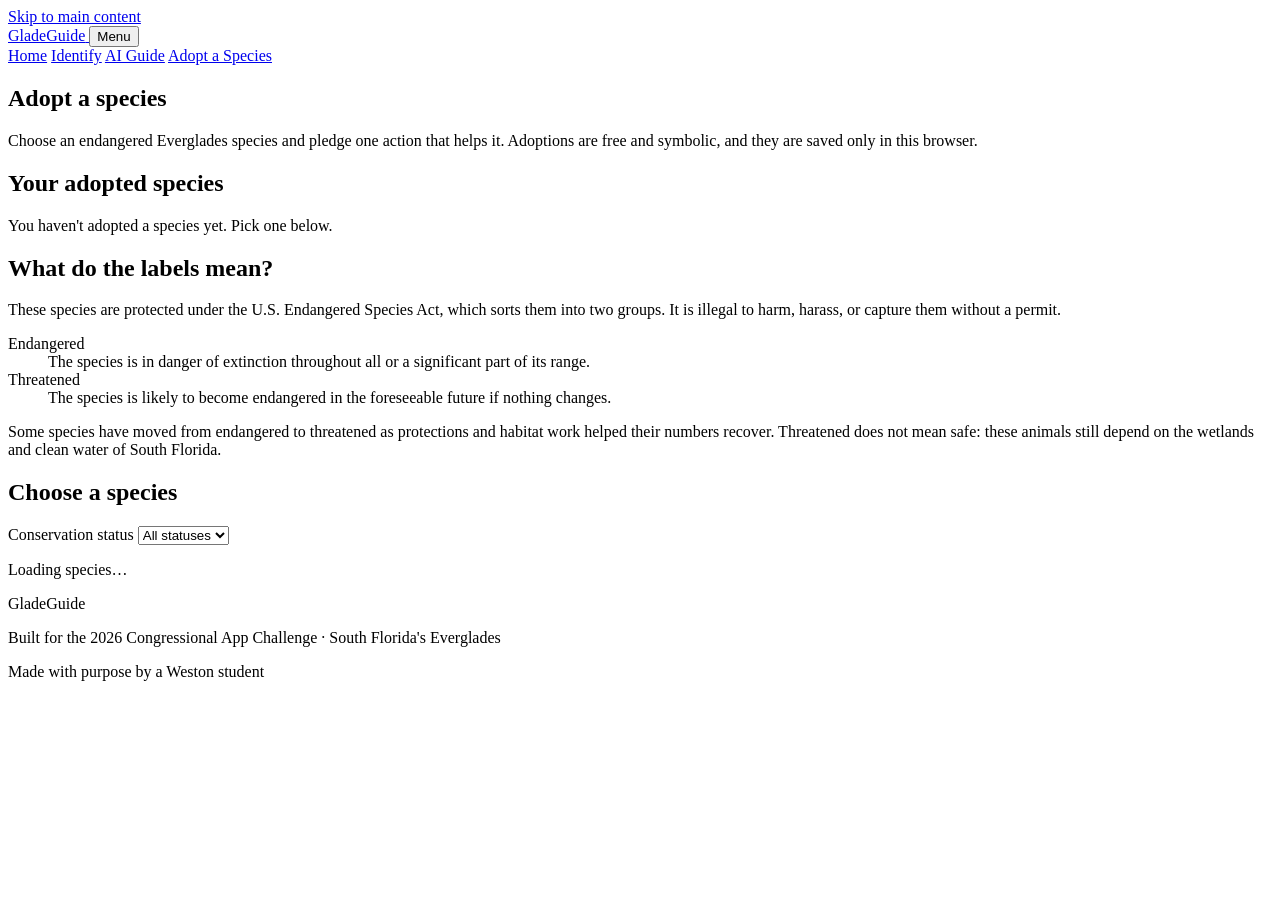
==== adopt.html @ 14028865 "Add files via upload" ====
<!DOCTYPE html>
<html lang="en">
<head>
  <meta charset="UTF-8" />
  <meta name="viewport" content="width=device-width, initial-scale=1.0" />
  <title>Adopt a Species — GladeGuide</title>
  <meta name="description" content="Adopt an endangered Everglades species and pledge one action to help it recover." />
  <link rel="preconnect" href="https://fonts.googleapis.com" />
  <link rel="preconnect" href="https://fonts.gstatic.com" crossorigin />
  <link href="https://fonts.googleapis.com/css2?family=Playfair+Display:wght@700&family=DM+Sans:wght@400;500;700&display=swap" rel="stylesheet" />
  <link rel="stylesheet" href="css/style.css" />
</head>
<body data-page="adopt">
  <a class="skip-link" href="#main">Skip to main content</a>

  <header class="site-header">
    <nav class="navbar" aria-label="Primary">
      <a class="nav-logo" href="index.html">
        <span class="logo-text">GladeGuide</span>
      </a>
      <button class="nav-toggle" type="button" aria-expanded="false" aria-controls="nav-links">Menu</button>
      <div class="nav-links" id="nav-links">
        <a href="index.html" class="nav-link">Home</a>
        <a href="identify.html" class="nav-link">Identify</a>
        <a href="guide.html" class="nav-link">AI Guide</a>
        <a href="adopt.html" class="nav-link" aria-current="page">Adopt a Species</a>
      </div>
    </nav>
  </header>

  <main id="main">
    <section class="page-hero">
      <div class="container">
        <h1>Adopt a species</h1>
        <p>Choose an endangered Everglades species and pledge one action that helps it. Adoptions are free and symbolic, and they are saved only in this browser.</p>
      </div>
    </section>

    <div class="container">
      <section class="page-section" aria-labelledby="adopted-heading">
        <h2 id="adopted-heading" tabindex="-1">Your adopted species</h2>
        <p class="muted" id="adopted-empty">You haven't adopted a species yet. Pick one below.</p>
        <ul class="adoption-list" id="adopted-list"></ul>
      </section>

      <section class="page-section" aria-labelledby="terms-heading">
        <h2 id="terms-heading">What do the labels mean?</h2>
        <div class="prose prose--wide">
          <p>
            These species are protected under the U.S. Endangered Species Act, which sorts them into two groups. It is
            illegal to harm, harass, or capture them without a permit.
          </p>
          <dl class="glossary">
            <dt>Endangered</dt>
            <dd>The species is in danger of extinction throughout all or a significant part of its range.</dd>
            <dt>Threatened</dt>
            <dd>The species is likely to become endangered in the foreseeable future if nothing changes.</dd>
          </dl>
          <p>
            Some species have moved from endangered to threatened as protections and habitat work helped their numbers
            recover. Threatened does not mean safe: these animals still depend on the wetlands and clean water of South Florida.
          </p>
        </div>
      </section>

      <section class="page-section" aria-labelledby="choose-heading">
        <h2 id="choose-heading">Choose a species</h2>
        <div class="results-head">
          <div class="field">
            <label for="status-filter">Conservation status</label>
            <select id="status-filter" name="status">
              <option value="all">All statuses</option>
            </select>
          </div>
        </div>
        <p class="status" id="adopt-count" role="status">Loading species…</p>
        <ul class="card-grid" id="adopt-grid"></ul>
      </section>

      <p class="visually-hidden" id="adopt-status" role="status"></p>
    </div>
  </main>

  <dialog id="pledge-dialog" aria-labelledby="pledge-title">
    <form id="pledge-form" method="dialog" class="dialog-body" novalidate>
      <h2 id="pledge-title">Adopt this species</h2>
      <div class="field">
        <label for="pledge-name">Your name</label>
        <input type="text" id="pledge-name" name="name" autocomplete="name" maxlength="60" required />
      </div>
      <div class="field">
        <label for="pledge-action">My pledge</label>
        <select id="pledge-action" name="pledge" required></select>
        <p class="help">Pick one thing you will do to help.</p>
      </div>
      <div class="dialog-actions">
        <button type="button" class="btn btn-quiet" id="pledge-cancel">Cancel</button>
        <button type="submit" class="btn btn-primary">Save adoption</button>
      </div>
    </form>
  </dialog>

  <footer class="footer">
    <div class="footer-logo">GladeGuide</div>
    <p>Built for the 2026 Congressional App Challenge · South Florida's Everglades</p>
    <p class="footer-note">Made with purpose by a Weston student</p>
  </footer>

  <noscript>
    <p class="notice notice--warn noscript-note">GladeGuide needs JavaScript to load species data.</p>
  </noscript>

  <script type="module" src="js/main.js"></script>
  <script type="module" src="js/adopt.js"></script>
</body>
</html>
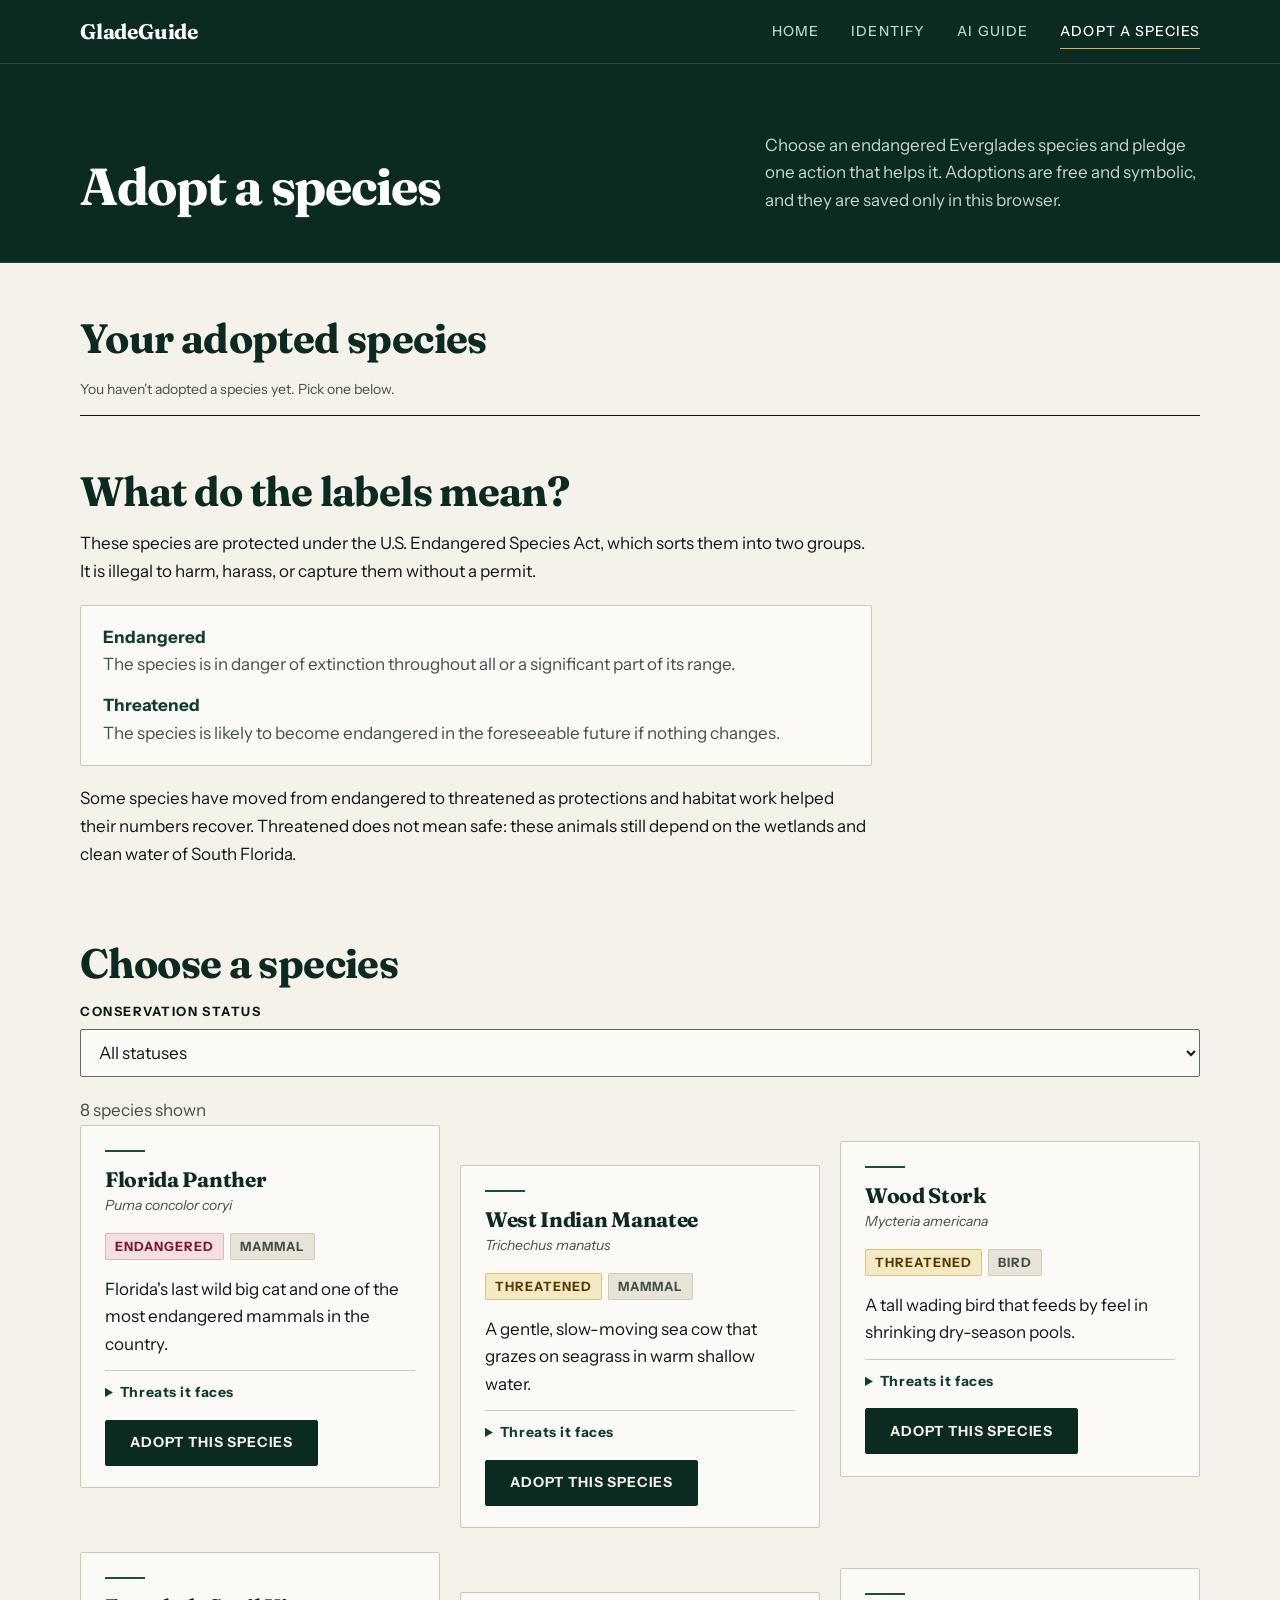
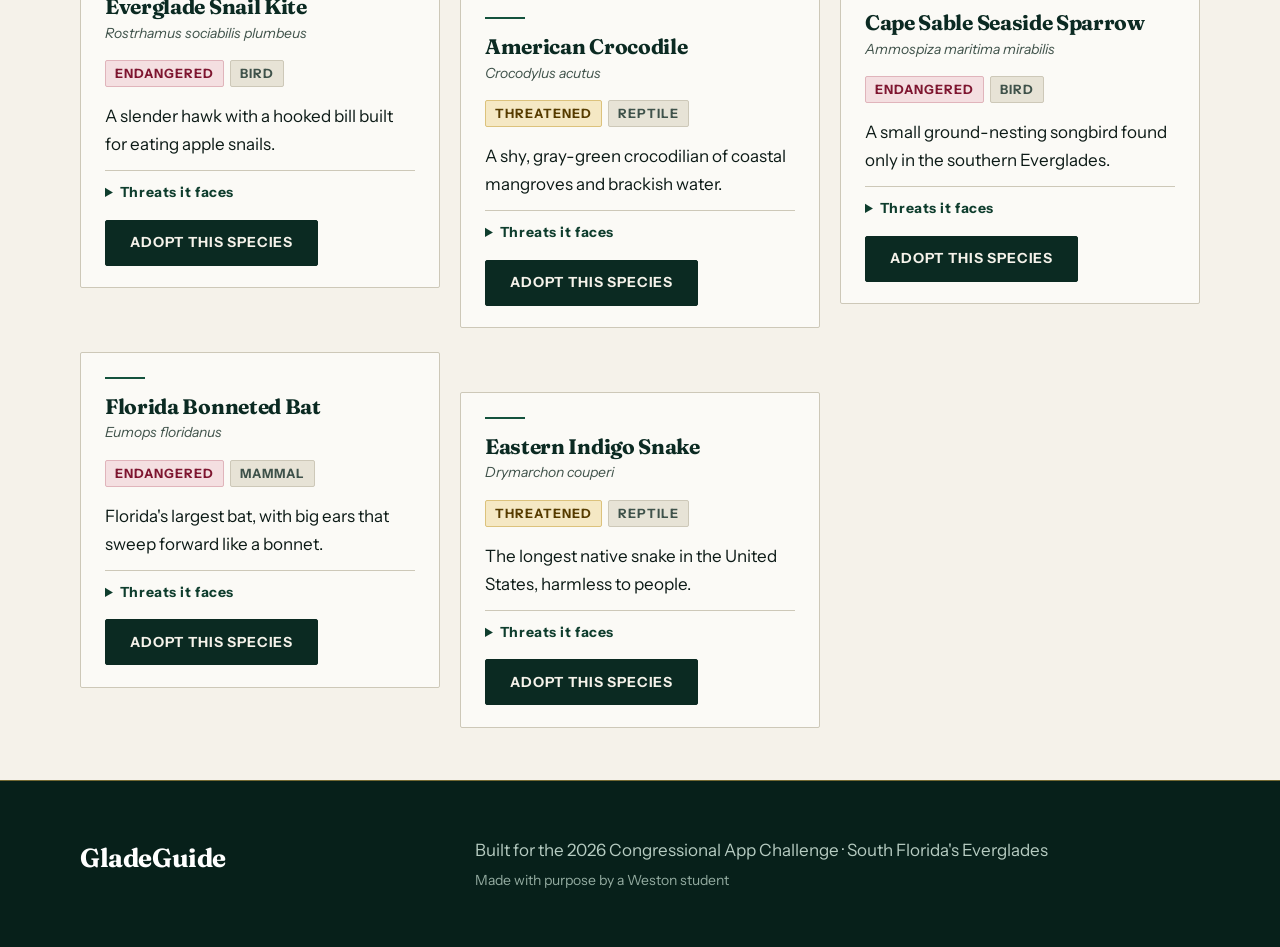
==== commit 18cfa820: "Update adopt.html" ====
--- a/adopt.html
+++ b/adopt.html
@@ -7,7 +7,7 @@
   <meta name="description" content="Adopt an endangered Everglades species and pledge one action to help it recover." />
   <link rel="preconnect" href="https://fonts.googleapis.com" />
   <link rel="preconnect" href="https://fonts.gstatic.com" crossorigin />
-  <link href="https://fonts.googleapis.com/css2?family=Playfair+Display:wght@700&family=DM+Sans:wght@400;500;700&display=swap" rel="stylesheet" />
+  <link href="https://fonts.googleapis.com/css2?family=Fraunces:wght@600;700&family=Instrument+Sans:wght@400;500;600;700&display=swap" rel="stylesheet" />
   <link rel="stylesheet" href="css/style.css" />
 </head>
 <body data-page="adopt">
--- a/css/style.css
+++ b/css/style.css
@@ -0,0 +1,869 @@
+:root {
+  --paper: #f5f2ea;
+  --paper-2: #ece8dc;
+  --card: #fbfaf6;
+  --ink: #0c1a16;
+  --ink-soft: #3f524a;
+  --deep: #0b2a22;
+  --deep-2: #0f352b;
+  --deep-3: #07201a;
+  --forest: #14523d;
+  --forest-ink: #0e3d2d;
+  --forest-tint: #dfe9de;
+  --forest-line: #b5cdb8;
+  --rose: #a8203f;
+  --rose-ink: #7e1630;
+  --rose-tint: #f4dfe1;
+  --rose-line: #e0b4bb;
+  --amber-tint: #f5e8c4;
+  --amber-ink: #573c00;
+  --amber-line: #dcc27c;
+  --gold: #e0b04a;
+  --gold-hover: #edc268;
+  --rule: #cdc8b8;
+  --field-border: #5d6d66;
+  --focus: #0b57d0;
+
+--font-display: "Fraunces", Georgia, "Times New Roman", serif;
+--font-body: "Instrument Sans", system-ui, -apple-system, "Segoe UI", Roboto, sans-serif;
+
+  --t-xs: 0.8rem;
+  --t-sm: 0.875rem;
+  --t-base: 1.0625rem;
+  --t-md: 1.3125rem;
+  --t-lg: 1.625rem;
+  --t-xl: 2.0625rem;
+  --t-2xl: 2.5625rem;
+  --t-3xl: 3.25rem;
+  --t-4xl: 4.0625rem;
+
+  --measure: 66ch;
+  --maxw: 1120px;
+  --radius: 2px;
+  --ease: cubic-bezier(0.22, 0.61, 0.36, 1);
+  --dur: 260ms;
+}
+
+*,
+*::before,
+*::after {
+  box-sizing: border-box;
+}
+
+html {
+  -webkit-text-size-adjust: 100%;
+  scroll-behavior: smooth;
+}
+
+body {
+  margin: 0;
+  font-family: var(--font-body);
+  font-size: var(--t-base);
+  line-height: 1.62;
+  color: var(--ink);
+  background: var(--paper);
+}
+
+::selection {
+  background: var(--gold);
+  color: var(--deep);
+}
+
+img,
+svg {
+  display: block;
+  max-width: 100%;
+}
+
+h1,
+h2,
+h3,
+h4 {
+  margin: 0 0 0.5em;
+  font-family: var(--font-display);
+  font-weight: 700;
+  letter-spacing: -0.015em;
+  line-height: 1.14;
+  color: var(--deep);
+}
+
+h1 { font-size: clamp(var(--t-2xl), 4.6vw + 0.5rem, var(--t-4xl)); line-height: 1.06; letter-spacing: -0.025em; }
+h2 { font-size: clamp(var(--t-xl), 2.6vw + 0.6rem, var(--t-2xl)); }
+h3 { font-size: var(--t-md); }
+h4 { font-size: var(--t-md); }
+
+p { margin: 0 0 1em; }
+
+a {
+  color: var(--forest);
+  text-decoration-thickness: 1px;
+  text-underline-offset: 0.2em;
+  transition: color var(--dur) var(--ease), text-decoration-color var(--dur) var(--ease);
+}
+a:not([class]):hover { color: var(--rose); }
+
+[hidden] { display: none !important; }
+
+:focus-visible {
+  outline: 3px solid var(--focus);
+  outline-offset: 3px;
+}
+
+.site-header :focus-visible,
+.hero :focus-visible,
+.page-hero :focus-visible,
+.stats-banner :focus-visible,
+.footer :focus-visible {
+  outline-color: #ffffff;
+}
+
+.visually-hidden {
+  position: absolute !important;
+  width: 1px;
+  height: 1px;
+  margin: -1px;
+  padding: 0;
+  overflow: hidden;
+  clip: rect(0 0 0 0);
+  white-space: nowrap;
+  border: 0;
+}
+
+.skip-link {
+  position: absolute;
+  left: 1rem;
+  top: -4rem;
+  z-index: 100;
+  padding: 0.6rem 1rem;
+  background: var(--paper);
+  color: var(--ink);
+  border: 1px solid var(--ink);
+  border-radius: var(--radius);
+  font-weight: 700;
+}
+.skip-link:focus { top: 1rem; }
+
+.container {
+  width: min(100% - 2rem, var(--maxw));
+  margin-inline: auto;
+}
+
+.muted { color: var(--ink-soft); font-size: var(--t-sm); }
+
+.site-header {
+  position: sticky;
+  top: 0;
+  z-index: 50;
+  background: var(--deep);
+  border-bottom: 1px solid rgba(255, 255, 255, 0.12);
+  color: #ffffff;
+}
+
+.navbar {
+  position: relative;
+  display: flex;
+  align-items: center;
+  justify-content: space-between;
+  gap: 1rem;
+  width: min(100% - 2rem, var(--maxw));
+  margin-inline: auto;
+  padding: 0.85rem 0;
+}
+
+.nav-logo {
+  display: inline-flex;
+  align-items: center;
+  color: #ffffff;
+  text-decoration: none;
+  font-family: var(--font-display);
+  font-size: var(--t-md);
+  font-weight: 700;
+  letter-spacing: -0.01em;
+  transition: color var(--dur) var(--ease);
+}
+.nav-logo:hover { color: var(--gold); }
+
+.nav-links {
+  display: flex;
+  flex-wrap: wrap;
+  gap: 0.25rem 2rem;
+}
+
+.nav-link {
+  position: relative;
+  padding: 0.4rem 0;
+  color: #bdd2c9;
+  font-size: var(--t-sm);
+  font-weight: 500;
+  letter-spacing: 0.08em;
+  text-decoration: none;
+  text-transform: uppercase;
+  transition: color var(--dur) var(--ease);
+}
+.nav-link::after {
+  content: "";
+  position: absolute;
+  left: 0;
+  right: 0;
+  bottom: 0;
+  height: 1px;
+  background: var(--gold);
+  transform: scaleX(0);
+  transform-origin: left;
+  transition: transform var(--dur) var(--ease);
+}
+.nav-link:hover { color: #ffffff; }
+.nav-link:hover::after { transform: scaleX(1); }
+.nav-link[aria-current="page"] { color: #ffffff; }
+.nav-link[aria-current="page"]::after { transform: scaleX(1); }
+
+.nav-toggle {
+  display: none;
+  align-items: center;
+  justify-content: center;
+  min-height: 2.75rem;
+  padding: 0 1.1rem;
+  border: 1px solid rgba(255, 255, 255, 0.5);
+  border-radius: var(--radius);
+  background: transparent;
+  color: #ffffff;
+  font: inherit;
+  font-size: var(--t-sm);
+  font-weight: 700;
+  letter-spacing: 0.08em;
+  text-transform: uppercase;
+  cursor: pointer;
+  transition: background-color var(--dur) var(--ease), color var(--dur) var(--ease), border-color var(--dur) var(--ease);
+}
+.nav-toggle:hover { background: #ffffff; color: var(--deep); border-color: #ffffff; }
+
+@media (max-width: 760px) {
+  .nav-toggle { display: inline-flex; }
+
+  .js .nav-links {
+    display: none;
+    position: absolute;
+    top: 100%;
+    left: -1rem;
+    right: -1rem;
+    flex-direction: column;
+    gap: 0;
+    padding: 0.5rem 1rem 1rem;
+    background: var(--deep);
+    border-top: 1px solid rgba(255, 255, 255, 0.12);
+  }
+  .js .nav-links.is-open { display: flex; }
+  .nav-link { padding: 0.8rem 0; border-bottom: 1px solid rgba(255, 255, 255, 0.08); }
+  .nav-link::after { display: none; }
+  .nav-link[aria-current="page"] { color: var(--gold); }
+}
+
+.btn {
+  display: inline-flex;
+  align-items: center;
+  justify-content: center;
+  gap: 0.5rem;
+  padding: 0.85rem 1.5rem;
+  border: 1px solid transparent;
+  border-radius: var(--radius);
+  font-family: var(--font-body);
+  font-size: var(--t-sm);
+  font-weight: 700;
+  letter-spacing: 0.06em;
+  line-height: 1.2;
+  text-decoration: none;
+  text-transform: uppercase;
+  cursor: pointer;
+  transition:
+    background-color var(--dur) var(--ease),
+    color var(--dur) var(--ease),
+    border-color var(--dur) var(--ease),
+    transform var(--dur) var(--ease);
+}
+.btn:active:not(:disabled) { transform: translateY(1px); }
+.btn:disabled { opacity: 0.5; cursor: not-allowed; }
+
+.btn-primary { background: var(--deep); color: var(--paper); border-color: var(--deep); }
+.btn-primary:hover:not(:disabled) { background: var(--forest); border-color: var(--forest); }
+
+.btn-secondary { background: transparent; color: #ffffff; border-color: rgba(255, 255, 255, 0.55); }
+.btn-secondary:hover { background: #ffffff; color: var(--deep); border-color: #ffffff; }
+
+.btn-outline { background: transparent; color: var(--ink); border-color: var(--ink); }
+.btn-outline:hover:not(:disabled) { background: var(--ink); color: var(--paper); }
+
+.btn-quiet { padding-inline: 0.5rem; background: transparent; color: var(--ink-soft); text-decoration: underline; text-decoration-thickness: 1px; text-underline-offset: 0.25em; }
+.btn-quiet:hover { color: var(--rose); }
+
+.btn-sm { padding: 0.5rem 0.95rem; font-size: var(--t-xs); }
+
+.hero {
+  position: relative;
+  padding: clamp(3.5rem, 8vw, 6.5rem) 0 clamp(3.5rem, 7vw, 5.5rem);
+  color: #ffffff;
+  background: var(--deep);
+  border-bottom: 1px solid rgba(255, 255, 255, 0.12);
+}
+
+.hero-inner {
+  display: grid;
+  grid-template-columns: minmax(0, 1fr);
+  width: min(100% - 2rem, var(--maxw));
+  margin-inline: auto;
+}
+
+.hero-content { max-width: 46rem; }
+
+.hero-title { color: #ffffff; margin-bottom: 0.45em; }
+
+.hero-sub {
+  max-width: 48ch;
+  font-size: var(--t-md);
+  line-height: 1.5;
+  color: #c4d7ce;
+}
+
+.hero-buttons { display: flex; flex-wrap: wrap; gap: 0.75rem; margin-top: 2.25rem; }
+.hero .btn-primary { background: var(--gold); border-color: var(--gold); color: var(--deep); }
+.hero .btn-primary:hover:not(:disabled) { background: var(--gold-hover); border-color: var(--gold-hover); }
+
+.features { padding: clamp(3rem, 7vw, 5.5rem) 0 clamp(3.5rem, 8vw, 6rem); }
+
+.section-title {
+  width: min(100% - 2rem, var(--maxw));
+  margin: 0 auto clamp(2rem, 5vw, 3.5rem);
+}
+
+.feature-grid {
+  display: grid;
+  grid-template-columns: repeat(12, minmax(0, 1fr));
+  gap: clamp(1.5rem, 3vw, 2.5rem) clamp(1rem, 3vw, 2.5rem);
+  align-items: start;
+  width: min(100% - 2rem, var(--maxw));
+  margin-inline: auto;
+  counter-reset: feature;
+}
+.feature-grid > .feature-card:nth-child(1) { grid-column: 1 / span 7; }
+.feature-grid > .feature-card:nth-child(2) { grid-column: 9 / span 4; margin-top: 3.5rem; }
+.feature-grid > .feature-card:nth-child(3) { grid-column: 2 / span 6; }
+.feature-grid > .feature-card:nth-child(4) { grid-column: 9 / span 4; margin-top: 2rem; }
+
+.feature-card {
+  display: flex;
+  flex-direction: column;
+  gap: 0.6rem;
+  padding: 1.25rem 0 0;
+  border-top: 1px solid var(--ink);
+  color: var(--ink);
+  text-decoration: none;
+  transition: border-color var(--dur) var(--ease), transform var(--dur) var(--ease);
+}
+.feature-card::before {
+  counter-increment: feature;
+  content: counter(feature, decimal-leading-zero);
+  color: var(--rose);
+  font-size: var(--t-xs);
+  font-weight: 700;
+  letter-spacing: 0.16em;
+}
+.feature-card h3 { margin: 0; font-size: var(--t-lg); transition: color var(--dur) var(--ease); }
+.feature-card p { margin: 0; max-width: 44ch; color: var(--ink-soft); }
+.feature-card:hover { border-top-color: var(--rose); transform: translateY(-2px); }
+.feature-card:hover h3 { color: var(--rose); }
+.feature-link {
+  display: inline-block;
+  margin-top: 0.4rem;
+  color: var(--ink);
+  font-size: var(--t-sm);
+  font-weight: 700;
+  letter-spacing: 0.06em;
+  text-transform: uppercase;
+  transition: transform var(--dur) var(--ease), color var(--dur) var(--ease);
+}
+.feature-card:hover .feature-link { transform: translateX(6px); color: var(--rose); }
+
+@media (max-width: 760px) {
+  .feature-grid { grid-template-columns: 1fr; }
+  .feature-grid > .feature-card:nth-child(n) { grid-column: 1 / -1; margin-top: 0; }
+}
+
+.stats-banner {
+  display: grid;
+  grid-template-columns: 1.7fr 1fr 1fr 1fr;
+  gap: 2rem;
+  align-items: end;
+  padding: clamp(3rem, 6vw, 4.75rem) max(1rem, calc((100% - var(--maxw)) / 2));
+  background: var(--deep);
+  color: #ffffff;
+}
+.stat {
+  display: flex;
+  flex-direction: column;
+  gap: 0.5rem;
+  padding-left: 1.25rem;
+  border-left: 1px solid rgba(255, 255, 255, 0.22);
+}
+.stat:nth-child(3) { margin-bottom: 2rem; }
+.stat-num {
+  font-family: var(--font-display);
+  font-size: var(--t-2xl);
+  font-weight: 700;
+  letter-spacing: -0.02em;
+  line-height: 1;
+}
+.stat:first-child .stat-num { font-size: clamp(var(--t-3xl), 6vw, var(--t-4xl)); color: var(--gold); }
+.stat-label { color: #b6cbc1; font-size: var(--t-xs); font-weight: 700; letter-spacing: 0.14em; text-transform: uppercase; }
+
+@media (max-width: 820px) {
+  .stats-banner { grid-template-columns: 1fr 1fr; }
+  .stat:nth-child(3) { margin-bottom: 0; }
+}
+
+.footer {
+  display: grid;
+  grid-template-columns: minmax(0, 1fr) minmax(0, 2fr);
+  column-gap: 2rem;
+  row-gap: 0.25rem;
+  padding: clamp(2.5rem, 5vw, 3.5rem) max(1rem, calc((100% - var(--maxw)) / 2));
+  background: var(--deep-3);
+  border-top: 1px solid rgba(224, 176, 74, 0.5);
+  color: #b6cbc1;
+}
+.footer-logo { grid-row: 1 / span 2; margin: 0; font-family: var(--font-display); font-size: var(--t-lg); font-weight: 700; letter-spacing: -0.015em; color: #ffffff; }
+.footer p { margin: 0; }
+.footer-note { font-size: var(--t-sm); color: #93aba0; }
+@media (max-width: 700px) {
+  .footer { grid-template-columns: 1fr; }
+  .footer-logo { grid-row: auto; margin-bottom: 0.5rem; }
+}
+
+.page-hero {
+  padding: clamp(2.5rem, 6vw, 4.25rem) 0 clamp(2rem, 4vw, 3rem);
+  background: var(--deep);
+  border-bottom: 1px solid rgba(255, 255, 255, 0.12);
+  color: #ffffff;
+}
+.page-hero .container {
+  display: grid;
+  grid-template-columns: minmax(0, 7fr) minmax(0, 5fr);
+  gap: 1rem clamp(2rem, 6vw, 5rem);
+  align-items: end;
+}
+.page-hero h1 { margin: 0; color: #ffffff; font-size: clamp(var(--t-2xl), 3.6vw + 0.5rem, var(--t-3xl)); }
+.page-hero p { max-width: 46ch; margin: 0; color: #c4d7ce; font-size: var(--t-base); }
+@media (max-width: 820px) {
+  .page-hero .container { grid-template-columns: 1fr; }
+}
+
+.page-section { padding: clamp(2rem, 5vw, 3.25rem) 0; }
+.page-section + .page-section { padding-top: 0; }
+.page-section h2 { margin-bottom: 1rem; }
+
+.panel {
+  padding: clamp(1.25rem, 3vw, 2rem);
+  border: 1px solid var(--rule);
+  border-radius: var(--radius);
+  background: var(--card);
+}
+
+.two-col {
+  display: grid;
+  gap: 1.5rem;
+  grid-template-columns: minmax(0, 0.9fr) minmax(0, 1.1fr);
+  align-items: start;
+}
+@media (max-width: 860px) { .two-col { grid-template-columns: 1fr; } }
+
+.field { margin-bottom: 1rem; }
+.field label,
+.field legend,
+.fieldset-legend {
+  display: block;
+  margin-bottom: 0.4rem;
+  font-size: var(--t-xs);
+  font-weight: 700;
+  letter-spacing: 0.12em;
+  text-transform: uppercase;
+}
+
+input[type="text"],
+input[type="search"],
+select,
+textarea {
+  width: 100%;
+  padding: 0.75rem 0.9rem;
+  border: 1px solid var(--field-border);
+  border-radius: var(--radius);
+  background: var(--card);
+  color: var(--ink);
+  font: inherit;
+  transition: border-color var(--dur) var(--ease), box-shadow var(--dur) var(--ease), background-color var(--dur) var(--ease);
+}
+input[type="text"]:hover,
+input[type="search"]:hover,
+select:hover,
+textarea:hover { border-color: var(--ink); }
+input[type="text"]:focus,
+input[type="search"]:focus,
+select:focus,
+textarea:focus { border-color: var(--ink); background: #ffffff; }
+textarea { resize: vertical; min-height: 3.2rem; }
+
+input[type="file"] {
+  width: 100%;
+  padding: 0.85rem;
+  border: 1px dashed var(--field-border);
+  border-radius: var(--radius);
+  background: transparent;
+  font: inherit;
+  transition: border-color var(--dur) var(--ease), background-color var(--dur) var(--ease);
+}
+input[type="file"]:hover { border-color: var(--ink); background: var(--card); }
+input[type="file"]::file-selector-button {
+  margin-right: 0.9rem;
+  padding: 0.5rem 0.95rem;
+  border: 1px solid var(--ink);
+  border-radius: var(--radius);
+  background: transparent;
+  color: var(--ink);
+  font: inherit;
+  font-size: var(--t-xs);
+  font-weight: 700;
+  letter-spacing: 0.06em;
+  text-transform: uppercase;
+  cursor: pointer;
+  transition: background-color var(--dur) var(--ease), color var(--dur) var(--ease);
+}
+input[type="file"]::file-selector-button:hover { background: var(--ink); color: var(--paper); }
+
+fieldset { margin: 0 0 1rem; padding: 0; border: 0; min-width: 0; }
+
+.radio-row { display: flex; flex-wrap: wrap; gap: 0.5rem 1.5rem; }
+.radio-row label { display: inline-flex; align-items: center; gap: 0.45rem; font-weight: 500; cursor: pointer; }
+.radio-row input { width: 1.1rem; height: 1.1rem; accent-color: var(--forest); }
+
+.help { margin: 0.4rem 0 0; color: var(--ink-soft); font-size: var(--t-sm); }
+
+.status { min-height: 1.5em; margin: 0.75rem 0 0; color: var(--ink-soft); }
+.status[data-kind="error"] { color: var(--rose-ink); font-weight: 500; }
+
+.notice {
+  padding: 0.9rem 1.1rem;
+  border: 1px solid var(--forest-line);
+  border-radius: var(--radius);
+  background: var(--forest-tint);
+  color: var(--forest-ink);
+}
+.noscript-note { margin: 0; border-radius: 0; border-inline: 0; text-align: center; }
+.notice--warn { background: var(--amber-tint); border-color: var(--amber-line); color: var(--amber-ink); }
+.notice--error { background: var(--rose-tint); border-color: var(--rose-line); color: var(--rose-ink); }
+
+.badge-row { display: flex; flex-wrap: wrap; gap: 0.4rem; margin: 0.9rem 0 1rem; }
+
+.badge {
+  display: inline-block;
+  padding: 0.18rem 0.55rem;
+  border: 1px solid transparent;
+  border-radius: var(--radius);
+  font-size: var(--t-xs);
+  font-weight: 700;
+  letter-spacing: 0.08em;
+  line-height: 1.5;
+  text-transform: uppercase;
+}
+.badge--native { background: var(--forest-tint); border-color: var(--forest-line); color: var(--forest-ink); }
+.badge--invasive { background: var(--rose-tint); border-color: var(--rose-line); color: var(--rose-ink); }
+.badge--warn { background: var(--amber-tint); border-color: var(--amber-line); color: var(--amber-ink); }
+.badge--neutral { background: #e7e3d6; border-color: var(--rule); color: var(--ink-soft); }
+
+.card-grid {
+  display: grid;
+  gap: 1.5rem 1.25rem;
+  align-items: start;
+  margin: 0;
+  padding: 0;
+  list-style: none;
+  grid-template-columns: repeat(auto-fill, minmax(min(100%, 300px), 1fr));
+}
+.card-grid > li { display: block; }
+.card-grid > li:nth-child(3n + 2) { margin-top: 2.5rem; }
+.card-grid > li:nth-child(3n + 3) { margin-top: 1rem; }
+@media (max-width: 700px) {
+  .card-grid > li:nth-child(n) { margin-top: 0; }
+}
+
+.species-card {
+  display: flex;
+  flex-direction: column;
+  padding: 1.5rem 1.5rem 1.35rem;
+  border: 1px solid var(--rule);
+  border-radius: var(--radius);
+  background: var(--card);
+  transition: border-color var(--dur) var(--ease), background-color var(--dur) var(--ease), transform var(--dur) var(--ease);
+}
+.species-card:hover { border-color: var(--ink); background: #ffffff; transform: translateY(-2px); }
+.species-card--invasive { background: #faf3f1; }
+.species-card--invasive:hover { background: #fdf7f6; }
+.species-card > .btn { align-self: flex-start; margin-top: 0.5rem; }
+.species-card > p { margin-bottom: 0.75rem; }
+
+.species-card-head { margin-bottom: 0.1rem; }
+.species-card-head::before {
+  content: "";
+  display: block;
+  width: 2.5rem;
+  height: 2px;
+  margin-bottom: 1rem;
+  background: var(--forest);
+}
+.species-card--invasive .species-card-head::before { background: var(--rose); }
+.species-name { margin: 0; font-size: var(--t-md); }
+.species-sci { margin: 0.15rem 0 0; color: var(--ink-soft); font-size: var(--t-sm); }
+
+.species-details { margin-bottom: 0.5rem; border-top: 1px solid var(--rule); padding-top: 0.6rem; }
+.species-details summary {
+  cursor: pointer;
+  font-size: var(--t-sm);
+  font-weight: 700;
+  letter-spacing: 0.04em;
+  color: var(--forest-ink);
+  transition: color var(--dur) var(--ease);
+}
+.species-details summary:hover { color: var(--rose); }
+.species-details ul { margin: 0.6rem 0 0.25rem; padding-left: 1.2rem; }
+.species-details li { margin-bottom: 0.35rem; }
+
+.result-title { margin-top: 1.5rem; }
+
+.photo-preview-img {
+  display: block;
+  width: auto;
+  max-width: 100%;
+  max-height: 320px;
+  margin-top: 1rem;
+  border: 1px solid var(--rule);
+  border-radius: var(--radius);
+  object-fit: contain;
+}
+
+.results-head { display: flex; flex-wrap: wrap; align-items: end; justify-content: space-between; gap: 1.25rem 2rem; margin-bottom: 1.25rem; }
+.results-head .field { margin: 0; flex: 1 1 260px; }
+
+.chat { display: flex; flex-direction: column; gap: 1.25rem; }
+
+.chat-log {
+  display: flex;
+  flex-direction: column;
+  gap: 0.9rem;
+  height: min(58vh, 520px);
+  padding: 1.25rem;
+  overflow-y: auto;
+  border: 1px solid var(--rule);
+  border-radius: var(--radius);
+  background: var(--card);
+}
+
+.msg { max-width: 82%; padding: 0.8rem 1.1rem; border-radius: var(--radius); }
+.msg p { margin: 0 0 0.6em; white-space: pre-wrap; }
+.msg p:last-child { margin-bottom: 0; }
+.msg-role { display: block; margin-bottom: 0.25rem; font-size: var(--t-xs); font-weight: 700; letter-spacing: 0.14em; text-transform: uppercase; }
+.msg--assistant { align-self: flex-start; background: #ffffff; border: 1px solid var(--rule); }
+.msg--assistant .msg-role { color: var(--forest); }
+.msg--user { align-self: flex-end; background: var(--deep); color: var(--paper); }
+.msg--user .msg-role { color: var(--gold); }
+.msg--pending { color: var(--ink-soft); font-style: italic; }
+
+.chips { display: flex; flex-wrap: wrap; gap: 0.5rem; margin: 0; padding: 0; list-style: none; }
+.chip {
+  padding: 0.5rem 0.95rem;
+  border: 1px solid var(--ink);
+  border-radius: var(--radius);
+  background: transparent;
+  color: var(--ink);
+  font: inherit;
+  font-size: var(--t-sm);
+  cursor: pointer;
+  text-align: left;
+  transition: background-color var(--dur) var(--ease), color var(--dur) var(--ease), transform var(--dur) var(--ease);
+}
+.chip:hover { background: var(--ink); color: var(--paper); transform: translateY(-1px); }
+
+.chat-form { display: flex; gap: 0.75rem; align-items: flex-end; }
+.chat-form .field { flex: 1; margin: 0; }
+
+.adoption-list { display: grid; gap: 0; margin: 0; padding: 0; list-style: none; border-top: 1px solid var(--ink); }
+
+.adoption {
+  display: grid;
+  grid-template-columns: 1fr auto;
+  gap: 1rem 2rem;
+  align-items: center;
+  padding: 1.35rem 0.25rem;
+  border-bottom: 1px solid var(--rule);
+  transition: background-color var(--dur) var(--ease), padding var(--dur) var(--ease);
+}
+.adoption:hover { background: var(--card); padding-inline: 1rem; }
+.adoption-body p { margin: 0.2rem 0 0; }
+.adoption-actions { display: flex; gap: 0.5rem; align-items: center; }
+@media (max-width: 600px) {
+  .adoption { grid-template-columns: 1fr; }
+}
+
+#adopted-heading:focus { outline: none; }
+
+dialog {
+  width: min(92vw, 30rem);
+  padding: 0;
+  border: 1px solid var(--ink);
+  border-radius: var(--radius);
+  background: var(--paper);
+  color: var(--ink);
+}
+dialog::backdrop { background: rgba(7, 32, 26, 0.72); }
+.dialog-body { padding: 1.75rem; }
+.dialog-actions { display: flex; flex-wrap: wrap; gap: 0.6rem; justify-content: flex-end; margin-top: 1.5rem; }
+
+.learn { padding: clamp(3rem, 7vw, 5.5rem) 0; }
+.learn--alt { background: var(--paper-2); }
+.learn-inner {
+  display: grid;
+  grid-template-columns: minmax(0, 3fr) minmax(0, 9fr);
+  column-gap: clamp(1.5rem, 4vw, 3.5rem);
+  row-gap: 0;
+  align-items: start;
+  width: min(100% - 2rem, var(--maxw));
+  margin-inline: auto;
+}
+.learn-inner > * { grid-column: 2; min-width: 0; }
+.learn-inner > h2 { grid-column: 1; margin-bottom: 1.25rem; padding-top: 0.9rem; border-top: 1px solid var(--ink); }
+.learn-subhead { margin: 3rem 0 1.25rem; }
+@media (max-width: 860px) {
+  .learn-inner { grid-template-columns: 1fr; }
+  .learn-inner > *,
+  .learn-inner > h2 { grid-column: 1; }
+}
+
+.learn-cols {
+  display: grid;
+  gap: clamp(1.5rem, 4vw, 3rem);
+  grid-template-columns: minmax(0, 1.15fr) minmax(0, 0.85fr);
+  align-items: start;
+}
+@media (max-width: 1000px) { .learn-cols { grid-template-columns: 1fr; } }
+
+.prose { max-width: var(--measure); }
+.prose p { margin-bottom: 1.15em; }
+.prose--wide { max-width: 72ch; }
+
+.habitats {
+  padding: clamp(1.25rem, 3vw, 1.75rem);
+  border: 1px solid var(--rule);
+  border-radius: var(--radius);
+  background: var(--card);
+}
+.habitats h3 { margin-bottom: 1rem; }
+.habitats dl { margin: 0; }
+.habitats dt { margin-top: 1rem; padding-top: 1rem; border-top: 1px solid var(--rule); font-weight: 700; color: var(--forest-ink); }
+.habitats dt:first-child { margin-top: 0; padding-top: 0; border-top: 0; }
+.habitats dd { margin: 0.15rem 0 0; color: var(--ink-soft); font-size: var(--t-sm); line-height: 1.55; }
+
+.harm-grid {
+  display: grid;
+  grid-template-columns: repeat(12, minmax(0, 1fr));
+  gap: 1.25rem;
+  align-items: start;
+  margin: 0;
+  padding: 0;
+  list-style: none;
+  counter-reset: harm;
+}
+.harm-grid > li { display: block; }
+.harm-grid > li:nth-child(4n + 1) { grid-column: span 5; }
+.harm-grid > li:nth-child(4n + 2) { grid-column: span 7; margin-top: 1.75rem; }
+.harm-grid > li:nth-child(4n + 3) { grid-column: span 7; }
+.harm-grid > li:nth-child(4n + 4) { grid-column: span 5; margin-top: 1.75rem; }
+@media (max-width: 900px) {
+  .harm-grid > li:nth-child(n) { grid-column: 1 / -1; margin-top: 0; }
+}
+
+.harm-card {
+  padding: 1.5rem;
+  border: 1px solid var(--rule);
+  border-radius: var(--radius);
+  background: var(--card);
+  transition: border-color var(--dur) var(--ease), background-color var(--dur) var(--ease);
+}
+.harm-card:hover { border-color: var(--ink); background: #ffffff; }
+.harm-card::before {
+  counter-increment: harm;
+  content: counter(harm, decimal-leading-zero);
+  display: block;
+  margin-bottom: 0.9rem;
+  color: var(--rose);
+  font-size: var(--t-xs);
+  font-weight: 700;
+  letter-spacing: 0.16em;
+}
+.harm-card h4 { margin-bottom: 0.5rem; }
+.harm-card p { margin: 0 0 0.75rem; }
+.harm-card .harm-examples { margin: 0; color: var(--ink-soft); font-size: var(--t-sm); }
+
+.callout {
+  margin-top: 2.5rem;
+  margin-left: clamp(0rem, 6vw, 4rem);
+  padding: 1.5rem 1.75rem;
+  border: 1px solid var(--ink);
+  border-radius: 0;
+  background: transparent;
+}
+.callout h3 { margin-bottom: 0.45rem; }
+.callout p:last-child { margin-bottom: 0; }
+.callout--report { margin-bottom: 0; border-color: var(--rose); background: var(--card); }
+.callout--report:empty { display: none; }
+
+.action-list {
+  display: block;
+  margin: 0;
+  padding: 0;
+  list-style: none;
+  counter-reset: act;
+  border-bottom: 1px solid var(--rule);
+}
+.action-list li {
+  display: grid;
+  grid-template-columns: minmax(0, 5fr) minmax(0, 7fr);
+  gap: 0.5rem 2rem;
+  align-items: baseline;
+  padding: 1.5rem 0;
+  border-top: 1px solid var(--rule);
+  counter-increment: act;
+  transition: border-color var(--dur) var(--ease), padding var(--dur) var(--ease);
+}
+.action-list li:hover { border-top-color: var(--ink); padding-left: 0.5rem; }
+.action-list h3::before {
+  content: counter(act, decimal-leading-zero);
+  display: block;
+  margin-bottom: 0.4rem;
+  color: var(--rose);
+  font-family: var(--font-body);
+  font-size: var(--t-xs);
+  font-weight: 700;
+  letter-spacing: 0.16em;
+}
+.action-list h3 { margin: 0; font-size: var(--t-md); }
+.action-list p { margin: 0; color: var(--ink-soft); }
+@media (max-width: 700px) {
+  .action-list li { grid-template-columns: 1fr; }
+}
+
+.glossary { margin: 0 0 1.15em; padding: 1.1rem 1.35rem; border: 1px solid var(--rule); border-radius: var(--radius); background: var(--card); }
+.glossary dt { font-weight: 700; color: var(--forest-ink); }
+.glossary dd { margin: 0 0 0.85rem; color: var(--ink-soft); }
+.glossary dd:last-child { margin-bottom: 0; }
+
+@media (prefers-reduced-motion: reduce) {
+  html { scroll-behavior: auto; }
+  *,
+  *::before,
+  *::after { animation: none !important; transition: none !important; }
+}
